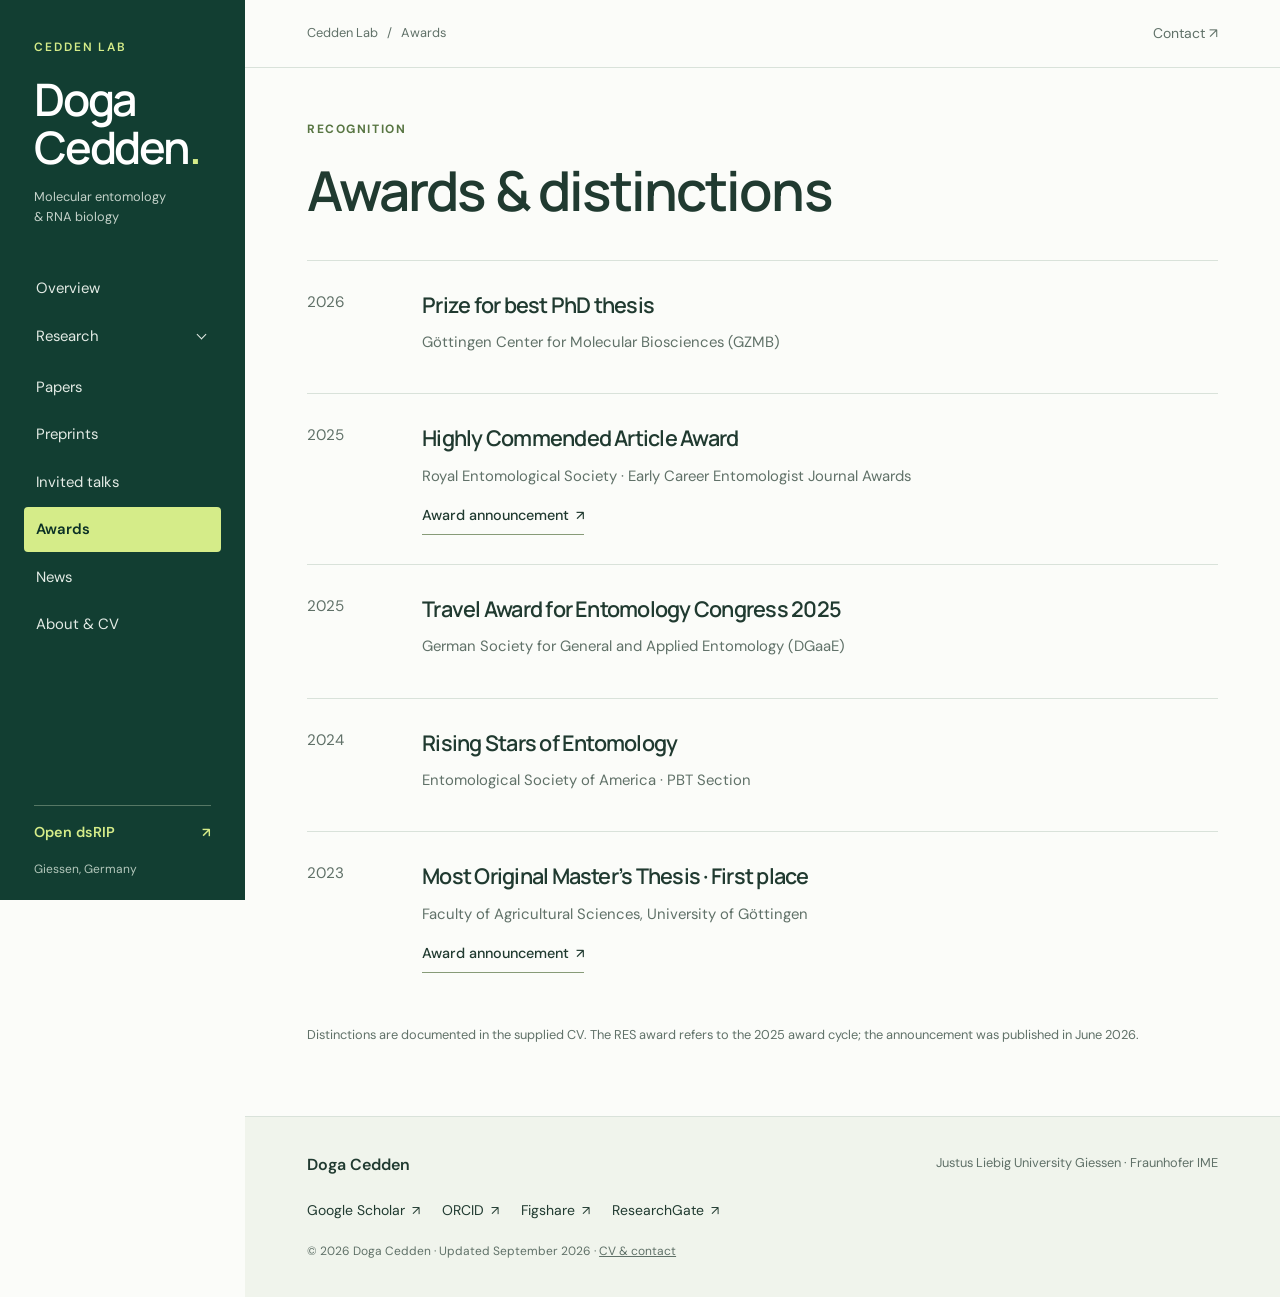
==== awards.html @ 277e0fdc "Publish Cedden Lab academic website" ====
<!doctype html><html lang="en"><head><meta charset="utf-8"><meta name="viewport" content="width=device-width, initial-scale=1"><title>Awards | Doga Cedden · Cedden Lab</title><meta name="description" content="Awards. Research, publications and academic activities of Doga Cedden."><meta name="theme-color" content="#123e32"><link rel="icon" type="image/svg+xml" href="data:image/svg+xml,%3Csvg xmlns='http://www.w3.org/2000/svg' viewBox='0 0 32 32'%3E%3Crect width='32' height='32' rx='8' fill='%23123e32'/%3E%3Ctext x='16' y='24' font-family='Georgia' font-size='25' text-anchor='middle' fill='%23d5ec89'%3Ec%3C/text%3E%3C/svg%3E"><link rel="stylesheet" href="style.css"><script src="site.js" defer></script></head><body>
<a class="skip" href="#main">Skip to content</a><aside class="sidebar"><a class="identity" href="index.html"><span class="lab-name">CEDDEN LAB</span><span class="name">Doga<br>Cedden<span class="name-dot">.</span></span><span class="identity-caption">Molecular entomology<br>& RNA biology</span></a><nav aria-label="Main navigation"><a href="index.html">Overview</a><details class="research-menu" ><summary>Research<span class="chevron" aria-hidden="true"></span></summary><div class="subnav"><a href="research.html">Research overview</a><a href="rnai.html">RNA interference</a><a href="natural-dsrna.html">Natural dsRNA</a><a href="diapause.html">Diapause & aestivation</a><a href="small-rnas.html">Small RNAs</a></div></details><a href="papers.html">Papers</a><a href="preprints.html">Preprints</a><a href="talks.html">Invited talks</a><a href="awards.html" aria-current="page">Awards</a><a href="news.html">News</a><a href="cv.html">About & CV</a></nav><div class="sidebar-bottom"><a class="dsrip-link" href="https://dsrip.uni-goettingen.de/" target="_blank" rel="noopener">Open dsRIP<span class="external" aria-hidden="true">↗</span></a><span>Giessen, Germany</span></div></aside>
<div class="mobile-bar"><a href="index.html"><strong>Doga Cedden</strong><span>Cedden Lab</span></a><button type="button" class="menu-button" id="menu-button" aria-controls="mobile-menu" aria-expanded="false"><span>Menu</span><svg width="20" height="20" viewBox="0 0 20 20" aria-hidden="true"><path d="M2 5h16M2 10h16M2 15h16" fill="none" stroke="currentColor" stroke-width="1.5"/></svg></button></div>
<dialog id="mobile-menu" aria-labelledby="menu-title"><div class="dialog-header"><strong id="menu-title">Doga Cedden · Cedden Lab</strong><button id="menu-close" aria-label="Close navigation">×</button></div><nav aria-label="Main navigation"><a href="index.html">Overview</a><details class="research-menu" ><summary>Research<span class="chevron" aria-hidden="true"></span></summary><div class="subnav"><a href="research.html">Research overview</a><a href="rnai.html">RNA interference</a><a href="natural-dsrna.html">Natural dsRNA</a><a href="diapause.html">Diapause & aestivation</a><a href="small-rnas.html">Small RNAs</a></div></details><a href="papers.html">Papers</a><a href="preprints.html">Preprints</a><a href="talks.html">Invited talks</a><a href="awards.html" aria-current="page">Awards</a><a href="news.html">News</a><a href="cv.html">About & CV</a></nav><a class="dsrip-link" href="https://dsrip.uni-goettingen.de/" target="_blank" rel="noopener">Open dsRIP<span class="external" aria-hidden="true">↗</span></a></dialog>
<div class="page"><header class="page-top"><span><a href="index.html">Cedden Lab</a><span aria-hidden="true"> / </span>Awards</span><a href="mailto:doga.cedden@uni-giessen.de">Contact <span aria-hidden="true">↗</span></a></header><main id="main"><div class="page-heading"><p class="eyebrow">RECOGNITION</p><h1>Awards & distinctions</h1></div><article class="award"><span>2026</span><div><h2>Prize for best PhD thesis</h2><p>Göttingen Center for Molecular Biosciences (GZMB)</p></div></article><article class="award"><span>2025</span><div><h2>Highly Commended Article Award</h2><p>Royal Entomological Society · Early Career Entomologist Journal Awards</p><a class="text-link" href="https://www.royensoc.co.uk/news/res-journal-awards-2025/" target="_blank" rel="noopener">Award announcement<span class="external" aria-hidden="true">↗</span></a></div></article><article class="award"><span>2025</span><div><h2>Travel Award for Entomology Congress 2025</h2><p>German Society for General and Applied Entomology (DGaaE)</p></div></article><article class="award"><span>2024</span><div><h2>Rising Stars of Entomology</h2><p>Entomological Society of America · PBT Section</p></div></article><article class="award"><span>2023</span><div><h2>Most Original Master’s Thesis · First place</h2><p>Faculty of Agricultural Sciences, University of Göttingen</p><a class="text-link" href="https://www.uni-goettingen.de/en/54088.html?id=6947" target="_blank" rel="noopener">Award announcement<span class="external" aria-hidden="true">↗</span></a></div></article><p class="small-note">Distinctions are documented in the supplied CV. The RES award refers to the 2025 award cycle; the announcement was published in June 2026.</p></main><footer><div><strong>Doga Cedden</strong><span>Justus Liebig University Giessen · Fraunhofer IME</span></div><div class="footer-links"><a class="" href="https://scholar.google.com/citations?user=NAaSsc8AAAAJ" target="_blank" rel="noopener">Google Scholar<span class="external" aria-hidden="true">↗</span></a><a class="" href="https://orcid.org/0000-0001-9031-3710" target="_blank" rel="noopener">ORCID<span class="external" aria-hidden="true">↗</span></a><a class="" href="https://figshare.com/authors/Doga_CEDDEN/12675286" target="_blank" rel="noopener">Figshare<span class="external" aria-hidden="true">↗</span></a><a class="" href="https://www.researchgate.net/profile/Doga-Cedden" target="_blank" rel="noopener">ResearchGate<span class="external" aria-hidden="true">↗</span></a></div><p class="footer-note">© 2026 Doga Cedden · Updated September 2026 · <a href="cv.html">CV & contact</a></p></footer></div></body></html>
---- style.css ----
@import url('https://fonts.googleapis.com/css2?family=DM+Sans:wght@400;500;600;700&family=Manrope:wght@400;500;600;700;800&display=swap');
:root{--green:#123e32;--deep:#0b3026;--lime:#d5ec89;--ink:#203a30;--muted:#607168;--line:#d9e2da;--paper:#fbfcf9;--soft:#f0f4ec;--sans:'DM Sans',Arial,sans-serif;--display:'Manrope',Arial,sans-serif;--side:245px}
*{box-sizing:border-box}body{margin:0;background:var(--paper);color:var(--ink);font:16px/1.65 var(--sans)}h1,h2,h3,p,figure{margin:0}a{color:inherit;text-decoration:none}button,summary{font:inherit}button,a,summary{-webkit-tap-highlight-color:transparent}a:focus-visible,button:focus-visible,summary:focus-visible{outline:3px solid #8ea94e;outline-offset:4px}button{cursor:pointer}h1,h2,h3{font-family:var(--display);line-height:1.25;letter-spacing:-.035em}h1{font-weight:600;font-size:clamp(2.6rem,4.3vw,4.4rem)}h2{font-size:1.9rem;font-weight:600}h3{font-size:1.28rem;font-weight:600}.external{display:inline-block;margin-left:7px;font-size:.92em}a:hover .external{transform:translate(2px,-2px)}.skip{position:fixed;top:-90px;left:10px;background:white;padding:10px 18px;z-index:100}.skip:focus{top:10px}.sidebar{position:fixed;inset:0 auto 0 0;width:var(--side);background:var(--green);color:#fff;padding:38px 24px 20px;display:flex;flex-direction:column;overflow-y:auto;z-index:15}.identity{display:block;padding:0 10px;margin-bottom:36px}.lab-name{display:block;letter-spacing:.16em;font-size:.75rem;color:var(--lime);font-weight:600}.identity .name{display:block;font-family:var(--display);font-size:2.8rem;font-weight:600;line-height:1.08;letter-spacing:-.05em;margin:17px 0 15px}.name-dot{color:var(--lime)}.identity-caption{font-size:.8rem;line-height:1.6;display:block;color:#c3d1c9}nav>a,nav summary{display:flex;justify-content:space-between;align-items:center;padding:10px 12px;margin:3px 0;font-size:.93rem;border-radius:4px;cursor:pointer;color:#e3ebe5}nav>a:hover,nav summary:hover,.subnav>a:hover{background:rgba(255,255,255,.08)}nav [aria-current=page]{background:var(--lime)!important;color:var(--deep)!important;font-weight:600}.research-menu summary{list-style:none}.research-menu summary::-webkit-details-marker{display:none}.chevron{height:7px;width:7px;border-right:1.5px solid currentColor;border-bottom:1.5px solid currentColor;transform:rotate(45deg);margin-right:4px;margin-top:-4px}.research-menu[open] .chevron{transform:rotate(225deg);margin-top:4px}.subnav{margin:2px 0 10px 12px;border-left:1px solid #426756;padding-left:9px}.subnav a{display:block;font-size:.875rem;color:#cbd9d0;padding:8px 9px;border-radius:3px;margin-top:2px}.sidebar-bottom{margin-top:auto;padding:30px 10px 0}.sidebar-bottom>span{display:block;font-size:.75rem;color:#b3c7bb;margin-top:15px}.dsrip-link{display:flex;justify-content:space-between;align-items:center;border-top:1px solid #567865;padding-top:15px;color:var(--lime);font-size:.9rem;font-weight:600}.page{margin-left:var(--side)}.page-top{padding:22px 6%;border-bottom:1px solid var(--line);display:flex;justify-content:space-between;gap:20px;font-size:.8rem;color:var(--muted)}.page-top>span{display:flex;gap:9px;flex-wrap:wrap}.page-top>a{font-size:.875rem;white-space:nowrap}.page-top a:hover{text-decoration:underline}main{max-width:1370px;margin:auto;padding:52px 6% 70px;min-height:65vh}.eyebrow{color:#587643;font-size:.75rem;letter-spacing:.13em;font-weight:700;margin-bottom:16px}.home-intro{padding:12px 0 45px;border-bottom:1px solid var(--line)}.home-intro h1{font-size:clamp(3.5rem,6.5vw,6.1rem);line-height:1.15;letter-spacing:-.055em;font-weight:500}.home-intro h1>span{font-size:.38em;vertical-align:baseline;color:var(--muted);letter-spacing:-.02em}.home-discipline{font-size:1.2rem;margin-top:20px;font-weight:500}.home-description{font-size:1.05rem;color:var(--muted);max-width:670px;margin-top:14px;line-height:1.8}.home-actions{display:flex;gap:25px;align-items:center;flex-wrap:wrap;margin:25px 0}.button{display:inline-flex;justify-content:center;align-items:center;gap:24px;padding:12px 19px;min-height:47px;background:var(--green);color:white;font-size:.9rem;font-weight:600;border:1px solid transparent;border-radius:3px}.button:hover{background:var(--deep)}.button.light{background:var(--lime);color:var(--deep)}.button.light:hover{background:#c8e176}.button>span{font-size:.8rem}.text-link{display:inline-block;font-size:.9rem;border-bottom:1px solid #879b78;padding:6px 0;font-weight:500}.text-link:hover{color:#5c793d}.affiliations{color:var(--muted);font-size:.82rem}.affiliations span{margin:0 10px}.page-section{margin-top:52px}.section-heading{display:flex;align-items:center;justify-content:space-between;gap:20px;margin-bottom:25px}.topic-grid{display:grid;grid-template-columns:1fr 1fr;gap:18px}.topic-card{display:block;padding:25px 27px;border:1px solid var(--line);background:var(--soft);transition:background .18s,border-color .18s}.topic-card:hover{background:#e9efd9;border-color:#9eb474}.topic-number{font-size:.75rem;color:#718464;font-weight:600}.topic-card h3{display:flex;justify-content:space-between;gap:18px;font-size:1.35rem;margin:14px 0 12px}.topic-card h3>span{font-size:1.15rem;font-weight:400}.topic-card p{font-size:.93rem;line-height:1.7;color:var(--muted)}.study-grid{display:grid;grid-template-columns:1fr 1fr;gap:22px}.study-card{border:1px solid var(--line);background:#fff;overflow:hidden}.study-topic{display:flex;justify-content:space-between;padding:17px 23px;border-top:1px solid var(--line);font-weight:600;background:var(--soft)}.study-topic:hover{background:#e9efd9}.research-figure{margin-top:35px;border:1px solid var(--line);background:white}.figure-link{display:block;background:white;text-align:center;padding:25px}.figure-link img{display:block;width:100%;height:auto;max-height:710px;object-fit:contain;margin:auto}.research-figure figcaption{padding:20px 25px;background:#f6f8f2;border-top:1px solid var(--line)}.figure-label{font-size:1rem;font-weight:600;display:block}.research-figure figcaption p{font-size:.9rem;color:var(--muted);margin-top:7px;line-height:1.7}.figure-credit{font-size:.75rem;color:var(--muted);margin-top:13px;line-height:1.85}.figure-credit a{text-decoration:underline;text-underline-offset:3px}.compact-figure{border:0;margin:0}.compact-figure .figure-link{height:330px;display:flex;align-items:center;padding:20px}.compact-figure .figure-link img{height:100%;max-height:300px;object-fit:contain}.compact-figure figcaption{padding:20px}.compact-figure .figure-credit{font-size:.75rem}.dsrip-banner{background:var(--green);color:white;padding:28px 32px;display:flex;justify-content:space-between;align-items:center;gap:24px;margin-top:50px}.dsrip-banner .eyebrow{color:var(--lime);margin-bottom:8px}.dsrip-banner h2{font-size:2.1rem}.dsrip-banner p:not(.eyebrow){max-width:550px;color:#d6e2d9;font-size:.95rem;margin-top:8px}.dsrip-banner>.button{flex-shrink:0}.page-heading{margin-bottom:35px}.lead{font-size:1.12rem;line-height:1.8;color:var(--muted);max-width:810px;margin-top:20px}.body-intro{max-width:850px;font-size:1rem;line-height:1.85;color:#4c6355;margin:20px 0}.project-block{padding:25px 28px;background:var(--soft);border-left:3px solid #8ca95c;margin-top:22px}.project-block h3{margin:16px 0 13px;line-height:1.45;max-width:800px}.project-block p{color:var(--muted)}.project-block .text-link{margin-right:25px;margin-top:16px}.badge{display:inline-block;font-size:.75rem;padding:3px 9px;background:#e7eddb;color:#456036;border:1px solid #ccd9b9;line-height:1.5}.year-group{margin-top:42px}.year-group>h2{font-size:1.8rem;margin-bottom:20px}.paper-row{display:grid;grid-template-columns:78px 1fr;gap:26px;border-top:1px solid var(--line);padding:25px 0}.paper-date{color:var(--muted);font-size:.875rem;padding-top:2px}.paper-date .badge{margin-top:10px;white-space:normal;font-size:.75rem}.journal{font-size:.8rem;color:#607e4d;margin-bottom:8px}.paper-row h3{font-size:1.13rem;line-height:1.5}.paper-row h3 a:hover,.preprint-row h3 a:hover{text-decoration:underline;text-underline-offset:4px}.authors{font-size:.85rem;color:var(--muted);line-height:1.75;margin-top:11px}.authors strong{color:#35523f;font-weight:600}.utility-links{display:flex;gap:25px;align-items:center;flex-wrap:wrap;margin:25px 0 35px}.small-note{font-size:.8rem;color:var(--muted);line-height:1.75;margin-top:22px;max-width:840px}.small-note a{text-decoration:underline}.preprint-row{padding:30px 0;border-top:1px solid var(--line)}.preprint-meta{display:flex;gap:15px;align-items:center;flex-wrap:wrap;font-size:.8rem;color:var(--muted);margin-bottom:16px}.preprint-row h3{font-size:1.3rem;line-height:1.5}.page-end-links{margin-top:45px;display:flex;justify-content:space-between;gap:20px;flex-wrap:wrap}.talk{border-top:1px solid var(--line);padding:32px 0;display:grid;grid-template-columns:165px 1fr;gap:34px}.talk-date>p{font-size:.9rem;margin-top:12px;color:var(--muted)}.talk h2{font-size:1.35rem;line-height:1.5}.talk-event{font-weight:500;margin-top:15px;font-size:.97rem}.muted{color:var(--muted);font-size:.9rem;margin-top:8px}.talk .text-link{margin-top:14px}.talk .small-note{margin-top:13px}.award{display:grid;grid-template-columns:90px 1fr;gap:25px;padding:29px 0;border-top:1px solid var(--line)}.award>span{font-size:.95rem;color:var(--muted)}.award h2{font-size:1.35rem;line-height:1.4}.award p{color:var(--muted);margin:10px 0;font-size:.93rem}.news-item{padding:32px 0;border-top:1px solid var(--line);max-width:920px}.news-item h2{font-size:1.65rem;line-height:1.4}.news-item>p:not(.eyebrow){color:var(--muted);font-size:1rem;line-height:1.8;margin:17px 0;max-width:800px}.cv-intro{max-width:850px}.cv-intro>p{font-size:1.05rem;line-height:1.9;margin:0 0 20px;color:#4c6355}.timeline-row{border-top:1px solid var(--line);padding:25px 0;display:grid;grid-template-columns:185px 1fr;gap:25px}.timeline-row:first-of-type{margin-top:20px}.timeline-row>span{color:var(--muted);font-size:.85rem}.timeline-row h3{font-size:1.15rem;line-height:1.4}.timeline-row p{color:var(--muted);font-size:.95rem;margin-top:9px;line-height:1.8}footer{padding:35px 6%;border-top:1px solid var(--line);background:var(--soft)}footer>div:first-child{display:flex;justify-content:space-between;gap:20px;flex-wrap:wrap}footer strong{font-weight:600}footer>div>span{font-size:.8rem;color:var(--muted)}.footer-links{display:flex;gap:22px;flex-wrap:wrap;margin:20px 0}.footer-links a{font-size:.875rem}.footer-links a:hover{text-decoration:underline}.footer-note{font-size:.75rem;color:var(--muted)}.footer-note a{text-decoration:underline}.mobile-bar{display:none}dialog{border:0;padding:25px;background:var(--green);color:white;border-radius:8px;width:min(420px,calc(100% - 24px));max-height:calc(100dvh - 24px)}dialog::backdrop{background:rgba(10,35,27,.6)}.dialog-header{display:flex;justify-content:space-between;align-items:center;gap:20px;margin-bottom:20px;font-size:.9rem}.dialog-header button{border:1px solid #63806a;color:white;background:transparent;font-size:1.65rem;line-height:1;width:40px;height:40px;border-radius:4px}dialog .dsrip-link{margin-top:20px}.menu-button{display:flex;align-items:center;gap:12px;border:1px solid var(--line);background:var(--paper);color:var(--ink);padding:9px 12px;border-radius:4px;font-size:.875rem}
@media(min-width:1700px){main{padding-left:80px;padding-right:80px}.page-top{padding-left:max(6%,calc((100% - 1210px)/2));padding-right:max(6%,calc((100% - 1210px)/2))}}
@media(max-height:850px) and (min-width:901px){.sidebar{padding-top:25px}.identity{margin-bottom:20px}.identity .name{font-size:2.3rem;margin:12px 0}.identity-caption{font-size:.75rem}.sidebar nav>a,.sidebar nav summary{padding-top:8px;padding-bottom:8px}.sidebar-bottom{padding-top:20px}}
@media(max-width:1100px){:root{--side:220px}.sidebar{padding-left:18px;padding-right:18px}.identity .name{font-size:2.4rem}main{padding-left:5%;padding-right:5%}.home-intro h1{font-size:4.5rem}.study-grid{grid-template-columns:1fr}.compact-figure .figure-link{height:410px}.compact-figure .figure-link img{max-height:380px}.talk{grid-template-columns:130px 1fr;gap:25px}.timeline-row{grid-template-columns:150px 1fr}.dsrip-banner{flex-wrap:wrap}.topic-card{padding:23px}.topic-card h3{font-size:1.2rem}.home-discipline{font-size:1.08rem}}
@media(max-width:900px){.sidebar{display:none}.page{margin-left:0}.mobile-bar{display:flex;position:sticky;top:0;z-index:20;justify-content:space-between;align-items:center;background:var(--paper);padding:14px 5%;border-bottom:1px solid var(--line);gap:20px}.mobile-bar>a{display:flex;flex-direction:column;line-height:1.35}.mobile-bar strong{font-size:1.13rem;font-family:var(--display)}.mobile-bar a>span{font-size:.75rem;color:var(--muted);letter-spacing:.08em}.page-top{padding:16px 5%}main{padding:40px 5% 55px}.home-intro h1{font-size:clamp(3.4rem,8vw,5rem)}.study-grid{grid-template-columns:1fr 1fr}.compact-figure .figure-link{height:290px}.compact-figure .figure-link img{max-height:260px}.dsrip-banner{flex-wrap:nowrap}.topic-card h3{font-size:1.3rem}}
@media(max-width:600px){main{padding-top:30px}.home-intro{padding-top:8px;padding-bottom:30px}.home-intro h1{font-size:clamp(2.7rem,9.8vw,3.9rem)}.home-intro h1>span{display:block;font-size:1.2rem;margin-bottom:8px}.home-discipline{font-size:1rem}.home-description{font-size:1rem}.home-actions{gap:18px}.affiliations{font-size:.8rem;line-height:1.85}.affiliations span{margin:0 4px}.topic-grid{grid-template-columns:1fr;gap:13px}.topic-card{padding:22px}.topic-card h3{font-size:1.3rem;margin-top:10px}.topic-card p{font-size:.92rem}.section-heading{align-items:baseline;gap:15px}h1{font-size:2.8rem}h2{font-size:1.7rem}.section-heading .text-link{font-size:.8rem;white-space:nowrap}.page-section{margin-top:38px}.study-grid{grid-template-columns:1fr}.compact-figure .figure-link{height:330px}.compact-figure .figure-link img{max-height:300px}.dsrip-banner{padding:26px;flex-direction:column;align-items:flex-start;gap:20px;margin-top:38px}.dsrip-banner h2{font-size:1.8rem}.page-heading{margin-bottom:27px}.lead{font-size:1.03rem;margin-top:17px}.figure-link{padding:12px}.research-figure figcaption{padding:18px}.figure-credit{font-size:.75rem}.paper-row{grid-template-columns:1fr;gap:10px;padding:24px 0}.paper-date{display:flex;gap:10px;align-items:center}.paper-date .badge{margin-top:0}.paper-row h3{font-size:1.08rem}.journal{font-size:.8rem}.authors{font-size:.8rem}.preprint-row h3{font-size:1.15rem}.talk{grid-template-columns:1fr;gap:15px;padding:26px 0}.talk-date{display:flex;gap:12px;align-items:center;flex-wrap:wrap}.talk-date>p{margin:0}.talk h2{font-size:1.25rem}.award{grid-template-columns:52px 1fr;gap:15px;padding:24px 0}.award h2{font-size:1.16rem}.timeline-row{grid-template-columns:1fr;gap:10px;padding:23px 0}.project-block{padding:22px}.project-block h3{font-size:1.13rem}.news-item h2{font-size:1.4rem}.utility-links{gap:17px}.page-top{font-size:.75rem}.page-top>a{font-size:.8rem}.page-top>span{gap:6px}.footer-links{gap:12px 20px}.footer-note{line-height:1.9}.cv-intro>p{font-size:1rem}.body-intro{font-size:1rem}}
@media(prefers-reduced-motion:reduce){*{scroll-behavior:auto!important;transition:none!important}}
.home-study .research-figure{margin-top:28px}.home-study .figure-link{padding:25px 28px}.home-study .figure-link img{max-height:440px}.home-study .research-figure figcaption{padding:18px 24px}.research-figure img{background:white}.study-card .figure-credit a{overflow-wrap:anywhere}.page-heading h1,.topic-card h3,.talk h2{overflow-wrap:break-word}
@media(max-width:600px){.home-study .figure-link{padding:13px}.home-study .research-figure figcaption{padding:17px}.home-study .figure-label{font-size:.95rem}.home-study .research-figure figcaption p{font-size:.85rem}}
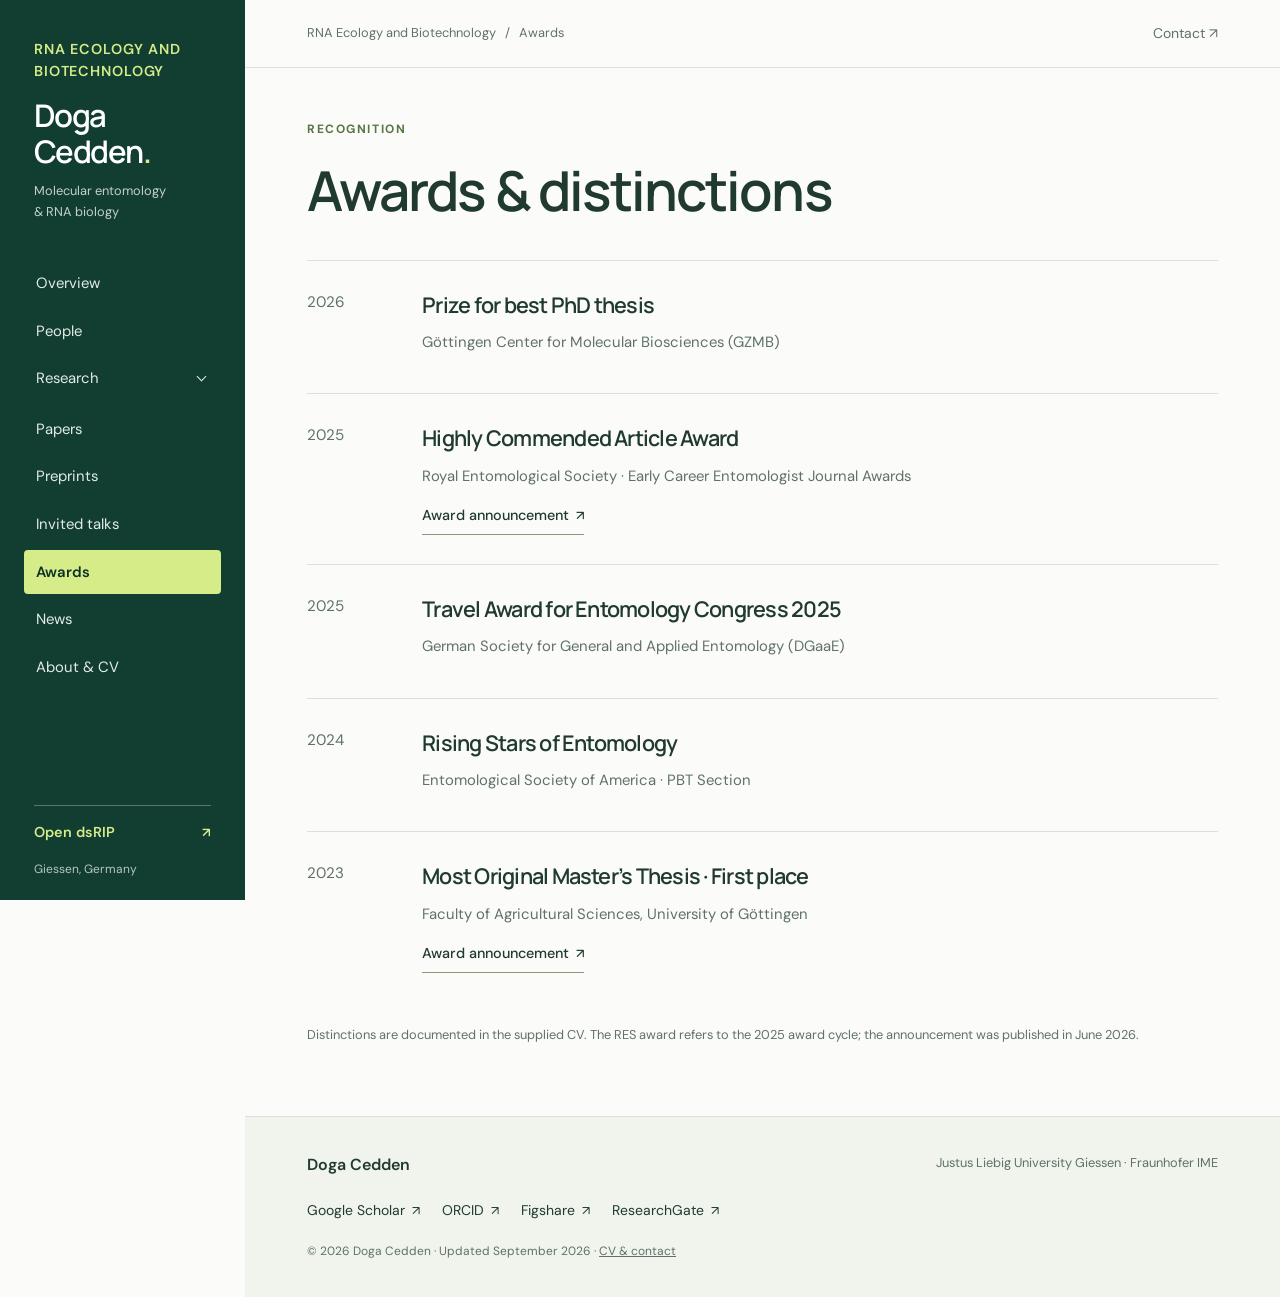
==== commit 4c15cca8: "Rename lab, add People page and homepage portrait" ====
--- a/awards.html
+++ b/awards.html
@@ -1,5 +1,5 @@
-<!doctype html><html lang="en"><head><meta charset="utf-8"><meta name="viewport" content="width=device-width, initial-scale=1"><title>Awards | Doga Cedden · Cedden Lab</title><meta name="description" content="Awards. Research, publications and academic activities of Doga Cedden."><meta name="theme-color" content="#123e32"><link rel="icon" type="image/svg+xml" href="data:image/svg+xml,%3Csvg xmlns='http://www.w3.org/2000/svg' viewBox='0 0 32 32'%3E%3Crect width='32' height='32' rx='8' fill='%23123e32'/%3E%3Ctext x='16' y='24' font-family='Georgia' font-size='25' text-anchor='middle' fill='%23d5ec89'%3Ec%3C/text%3E%3C/svg%3E"><link rel="stylesheet" href="style.css"><script src="site.js" defer></script></head><body>
-<a class="skip" href="#main">Skip to content</a><aside class="sidebar"><a class="identity" href="index.html"><span class="lab-name">CEDDEN LAB</span><span class="name">Doga<br>Cedden<span class="name-dot">.</span></span><span class="identity-caption">Molecular entomology<br>& RNA biology</span></a><nav aria-label="Main navigation"><a href="index.html">Overview</a><details class="research-menu" ><summary>Research<span class="chevron" aria-hidden="true"></span></summary><div class="subnav"><a href="research.html">Research overview</a><a href="rnai.html">RNA interference</a><a href="natural-dsrna.html">Natural dsRNA</a><a href="diapause.html">Diapause & aestivation</a><a href="small-rnas.html">Small RNAs</a></div></details><a href="papers.html">Papers</a><a href="preprints.html">Preprints</a><a href="talks.html">Invited talks</a><a href="awards.html" aria-current="page">Awards</a><a href="news.html">News</a><a href="cv.html">About & CV</a></nav><div class="sidebar-bottom"><a class="dsrip-link" href="https://dsrip.uni-goettingen.de/" target="_blank" rel="noopener">Open dsRIP<span class="external" aria-hidden="true">↗</span></a><span>Giessen, Germany</span></div></aside>
-<div class="mobile-bar"><a href="index.html"><strong>Doga Cedden</strong><span>Cedden Lab</span></a><button type="button" class="menu-button" id="menu-button" aria-controls="mobile-menu" aria-expanded="false"><span>Menu</span><svg width="20" height="20" viewBox="0 0 20 20" aria-hidden="true"><path d="M2 5h16M2 10h16M2 15h16" fill="none" stroke="currentColor" stroke-width="1.5"/></svg></button></div>
-<dialog id="mobile-menu" aria-labelledby="menu-title"><div class="dialog-header"><strong id="menu-title">Doga Cedden · Cedden Lab</strong><button id="menu-close" aria-label="Close navigation">×</button></div><nav aria-label="Main navigation"><a href="index.html">Overview</a><details class="research-menu" ><summary>Research<span class="chevron" aria-hidden="true"></span></summary><div class="subnav"><a href="research.html">Research overview</a><a href="rnai.html">RNA interference</a><a href="natural-dsrna.html">Natural dsRNA</a><a href="diapause.html">Diapause & aestivation</a><a href="small-rnas.html">Small RNAs</a></div></details><a href="papers.html">Papers</a><a href="preprints.html">Preprints</a><a href="talks.html">Invited talks</a><a href="awards.html" aria-current="page">Awards</a><a href="news.html">News</a><a href="cv.html">About & CV</a></nav><a class="dsrip-link" href="https://dsrip.uni-goettingen.de/" target="_blank" rel="noopener">Open dsRIP<span class="external" aria-hidden="true">↗</span></a></dialog>
-<div class="page"><header class="page-top"><span><a href="index.html">Cedden Lab</a><span aria-hidden="true"> / </span>Awards</span><a href="mailto:doga.cedden@uni-giessen.de">Contact <span aria-hidden="true">↗</span></a></header><main id="main"><div class="page-heading"><p class="eyebrow">RECOGNITION</p><h1>Awards & distinctions</h1></div><article class="award"><span>2026</span><div><h2>Prize for best PhD thesis</h2><p>Göttingen Center for Molecular Biosciences (GZMB)</p></div></article><article class="award"><span>2025</span><div><h2>Highly Commended Article Award</h2><p>Royal Entomological Society · Early Career Entomologist Journal Awards</p><a class="text-link" href="https://www.royensoc.co.uk/news/res-journal-awards-2025/" target="_blank" rel="noopener">Award announcement<span class="external" aria-hidden="true">↗</span></a></div></article><article class="award"><span>2025</span><div><h2>Travel Award for Entomology Congress 2025</h2><p>German Society for General and Applied Entomology (DGaaE)</p></div></article><article class="award"><span>2024</span><div><h2>Rising Stars of Entomology</h2><p>Entomological Society of America · PBT Section</p></div></article><article class="award"><span>2023</span><div><h2>Most Original Master’s Thesis · First place</h2><p>Faculty of Agricultural Sciences, University of Göttingen</p><a class="text-link" href="https://www.uni-goettingen.de/en/54088.html?id=6947" target="_blank" rel="noopener">Award announcement<span class="external" aria-hidden="true">↗</span></a></div></article><p class="small-note">Distinctions are documented in the supplied CV. The RES award refers to the 2025 award cycle; the announcement was published in June 2026.</p></main><footer><div><strong>Doga Cedden</strong><span>Justus Liebig University Giessen · Fraunhofer IME</span></div><div class="footer-links"><a class="" href="https://scholar.google.com/citations?user=NAaSsc8AAAAJ" target="_blank" rel="noopener">Google Scholar<span class="external" aria-hidden="true">↗</span></a><a class="" href="https://orcid.org/0000-0001-9031-3710" target="_blank" rel="noopener">ORCID<span class="external" aria-hidden="true">↗</span></a><a class="" href="https://figshare.com/authors/Doga_CEDDEN/12675286" target="_blank" rel="noopener">Figshare<span class="external" aria-hidden="true">↗</span></a><a class="" href="https://www.researchgate.net/profile/Doga-Cedden" target="_blank" rel="noopener">ResearchGate<span class="external" aria-hidden="true">↗</span></a></div><p class="footer-note">© 2026 Doga Cedden · Updated September 2026 · <a href="cv.html">CV & contact</a></p></footer></div></body></html>+<!doctype html><html lang="en"><head><meta charset="utf-8"><meta name="viewport" content="width=device-width, initial-scale=1"><title>Awards | Doga Cedden · RNA Ecology and Biotechnology</title><meta name="description" content="Awards. RNA Ecology and Biotechnology: research, publications and academic activities of Doga Cedden."><meta name="theme-color" content="#123e32"><link rel="icon" type="image/svg+xml" href="data:image/svg+xml,%3Csvg xmlns='http://www.w3.org/2000/svg' viewBox='0 0 32 32'%3E%3Crect width='32' height='32' rx='8' fill='%23123e32'/%3E%3Ctext x='16' y='24' font-family='Georgia' font-size='25' text-anchor='middle' fill='%23d5ec89'%3ER%3C/text%3E%3C/svg%3E"><link rel="stylesheet" href="style.css"><script src="site.js" defer></script></head><body>
+<a class="skip" href="#main">Skip to content</a><aside class="sidebar"><a class="identity" href="index.html"><span class="lab-name">RNA ECOLOGY AND BIOTECHNOLOGY</span><span class="name">Doga<br>Cedden<span class="name-dot">.</span></span><span class="identity-caption">Molecular entomology<br>& RNA biology</span></a><nav aria-label="Main navigation"><a href="index.html">Overview</a><a href="people.html">People</a><details class="research-menu" ><summary>Research<span class="chevron" aria-hidden="true"></span></summary><div class="subnav"><a href="research.html">Research overview</a><a href="rnai.html">RNA interference</a><a href="natural-dsrna.html">Natural dsRNA</a><a href="diapause.html">Diapause & aestivation</a><a href="small-rnas.html">Small RNAs</a></div></details><a href="papers.html">Papers</a><a href="preprints.html">Preprints</a><a href="talks.html">Invited talks</a><a href="awards.html" aria-current="page">Awards</a><a href="news.html">News</a><a href="cv.html">About & CV</a></nav><div class="sidebar-bottom"><a class="dsrip-link" href="https://dsrip.uni-goettingen.de/" target="_blank" rel="noopener">Open dsRIP<span class="external" aria-hidden="true">↗</span></a><span>Giessen, Germany</span></div></aside>
+<div class="mobile-bar"><a href="index.html"><strong>Doga Cedden</strong><span>RNA Ecology and Biotechnology</span></a><button type="button" class="menu-button" id="menu-button" aria-controls="mobile-menu" aria-expanded="false"><span>Menu</span><svg width="20" height="20" viewBox="0 0 20 20" aria-hidden="true"><path d="M2 5h16M2 10h16M2 15h16" fill="none" stroke="currentColor" stroke-width="1.5"/></svg></button></div>
+<dialog id="mobile-menu" aria-labelledby="menu-title"><div class="dialog-header"><strong id="menu-title">Doga Cedden · RNA Ecology and Biotechnology</strong><button id="menu-close" aria-label="Close navigation">×</button></div><nav aria-label="Main navigation"><a href="index.html">Overview</a><a href="people.html">People</a><details class="research-menu" ><summary>Research<span class="chevron" aria-hidden="true"></span></summary><div class="subnav"><a href="research.html">Research overview</a><a href="rnai.html">RNA interference</a><a href="natural-dsrna.html">Natural dsRNA</a><a href="diapause.html">Diapause & aestivation</a><a href="small-rnas.html">Small RNAs</a></div></details><a href="papers.html">Papers</a><a href="preprints.html">Preprints</a><a href="talks.html">Invited talks</a><a href="awards.html" aria-current="page">Awards</a><a href="news.html">News</a><a href="cv.html">About & CV</a></nav><a class="dsrip-link" href="https://dsrip.uni-goettingen.de/" target="_blank" rel="noopener">Open dsRIP<span class="external" aria-hidden="true">↗</span></a></dialog>
+<div class="page"><header class="page-top"><span><a href="index.html">RNA Ecology and Biotechnology</a><span aria-hidden="true"> / </span>Awards</span><a href="mailto:doga.cedden@uni-giessen.de">Contact <span aria-hidden="true">↗</span></a></header><main id="main"><div class="page-heading"><p class="eyebrow">RECOGNITION</p><h1>Awards & distinctions</h1></div><article class="award"><span>2026</span><div><h2>Prize for best PhD thesis</h2><p>Göttingen Center for Molecular Biosciences (GZMB)</p></div></article><article class="award"><span>2025</span><div><h2>Highly Commended Article Award</h2><p>Royal Entomological Society · Early Career Entomologist Journal Awards</p><a class="text-link" href="https://www.royensoc.co.uk/news/res-journal-awards-2025/" target="_blank" rel="noopener">Award announcement<span class="external" aria-hidden="true">↗</span></a></div></article><article class="award"><span>2025</span><div><h2>Travel Award for Entomology Congress 2025</h2><p>German Society for General and Applied Entomology (DGaaE)</p></div></article><article class="award"><span>2024</span><div><h2>Rising Stars of Entomology</h2><p>Entomological Society of America · PBT Section</p></div></article><article class="award"><span>2023</span><div><h2>Most Original Master’s Thesis · First place</h2><p>Faculty of Agricultural Sciences, University of Göttingen</p><a class="text-link" href="https://www.uni-goettingen.de/en/54088.html?id=6947" target="_blank" rel="noopener">Award announcement<span class="external" aria-hidden="true">↗</span></a></div></article><p class="small-note">Distinctions are documented in the supplied CV. The RES award refers to the 2025 award cycle; the announcement was published in June 2026.</p></main><footer><div><strong>Doga Cedden</strong><span>Justus Liebig University Giessen · Fraunhofer IME</span></div><div class="footer-links"><a class="" href="https://scholar.google.com/citations?user=NAaSsc8AAAAJ" target="_blank" rel="noopener">Google Scholar<span class="external" aria-hidden="true">↗</span></a><a class="" href="https://orcid.org/0000-0001-9031-3710" target="_blank" rel="noopener">ORCID<span class="external" aria-hidden="true">↗</span></a><a class="" href="https://figshare.com/authors/Doga_CEDDEN/12675286" target="_blank" rel="noopener">Figshare<span class="external" aria-hidden="true">↗</span></a><a class="" href="https://www.researchgate.net/profile/Doga-Cedden" target="_blank" rel="noopener">ResearchGate<span class="external" aria-hidden="true">↗</span></a></div><p class="footer-note">© 2026 Doga Cedden · Updated September 2026 · <a href="cv.html">CV & contact</a></p></footer></div></body></html>
--- a/style.css
+++ b/style.css
@@ -9,3 +9,22 @@
 @media(prefers-reduced-motion:reduce){*{scroll-behavior:auto!important;transition:none!important}}
 .home-study .research-figure{margin-top:28px}.home-study .figure-link{padding:25px 28px}.home-study .figure-link img{max-height:440px}.home-study .research-figure figcaption{padding:18px 24px}.research-figure img{background:white}.study-card .figure-credit a{overflow-wrap:anywhere}.page-heading h1,.topic-card h3,.talk h2{overflow-wrap:break-word}
 @media(max-width:600px){.home-study .figure-link{padding:13px}.home-study .research-figure figcaption{padding:17px}.home-study .figure-label{font-size:.95rem}.home-study .research-figure figcaption p{font-size:.85rem}}
+
+/* Lab identity and people */
+.lab-name{font-size:.9rem;line-height:1.55;letter-spacing:.06em}
+.identity .name{font-size:1.95rem;line-height:1.15;margin:15px 0 12px}
+.home-intro{display:grid;grid-template-columns:minmax(0,1fr) 140px;gap:35px;align-items:start}
+.home-intro-copy{min-width:0}
+.home-intro h1{font-size:clamp(2.5rem,4.2vw,3.8rem);letter-spacing:-.04em}
+.home-portrait{display:block;margin-top:6px;border-radius:12px;overflow:hidden;border:1px solid var(--line)}
+.home-portrait img{display:block;width:100%;height:auto}
+.person-card{display:grid;grid-template-columns:170px minmax(0,1fr);gap:34px;align-items:start;padding:30px;border:1px solid var(--line);background:var(--soft)}
+.person-portrait{display:block;width:100%;height:auto;border-radius:10px}
+.person-details h2{font-size:1.8rem}
+.person-role{margin-top:12px;font-weight:500;font-size:.98rem}
+.person-affiliation{margin-top:6px;color:var(--muted);font-size:.95rem}
+.person-bio{margin-top:20px;max-width:700px;color:var(--muted);line-height:1.85}
+.person-card .utility-links{margin-bottom:0}
+@media(max-width:1100px){.home-intro{grid-template-columns:minmax(0,1fr) 120px;gap:25px}.home-intro h1{font-size:clamp(2.4rem,4.2vw,3.3rem)}}
+@media(max-width:900px){.mobile-bar strong{font-size:1rem}.mobile-bar a>span{font-size:.7rem;letter-spacing:.015em;line-height:1.4;max-width:250px}.home-intro h1{font-size:clamp(2.5rem,6vw,3.6rem)}.dialog-header strong{font-size:.82rem;line-height:1.5}.dialog-header button{flex-shrink:0}}
+@media(max-width:600px){.home-intro{grid-template-columns:minmax(0,1fr) 82px;gap:15px}.home-intro h1{font-size:clamp(1.9rem,6.5vw,2.6rem)}.home-intro h1>span{display:inline;font-size:.45em;margin:0}.home-intro .eyebrow{font-size:.7rem;letter-spacing:.075em;line-height:1.65}.home-intro .home-description,.home-intro .home-actions,.home-intro .affiliations{margin-right:-97px}.home-portrait{margin-top:3px}.home-discipline{font-size:.9rem}.person-card{grid-template-columns:1fr;gap:22px;padding:23px}.person-portrait{width:120px}.person-details h2{font-size:1.55rem}.page-top>span{min-width:0}.page-top>span>a{max-width:240px}}
